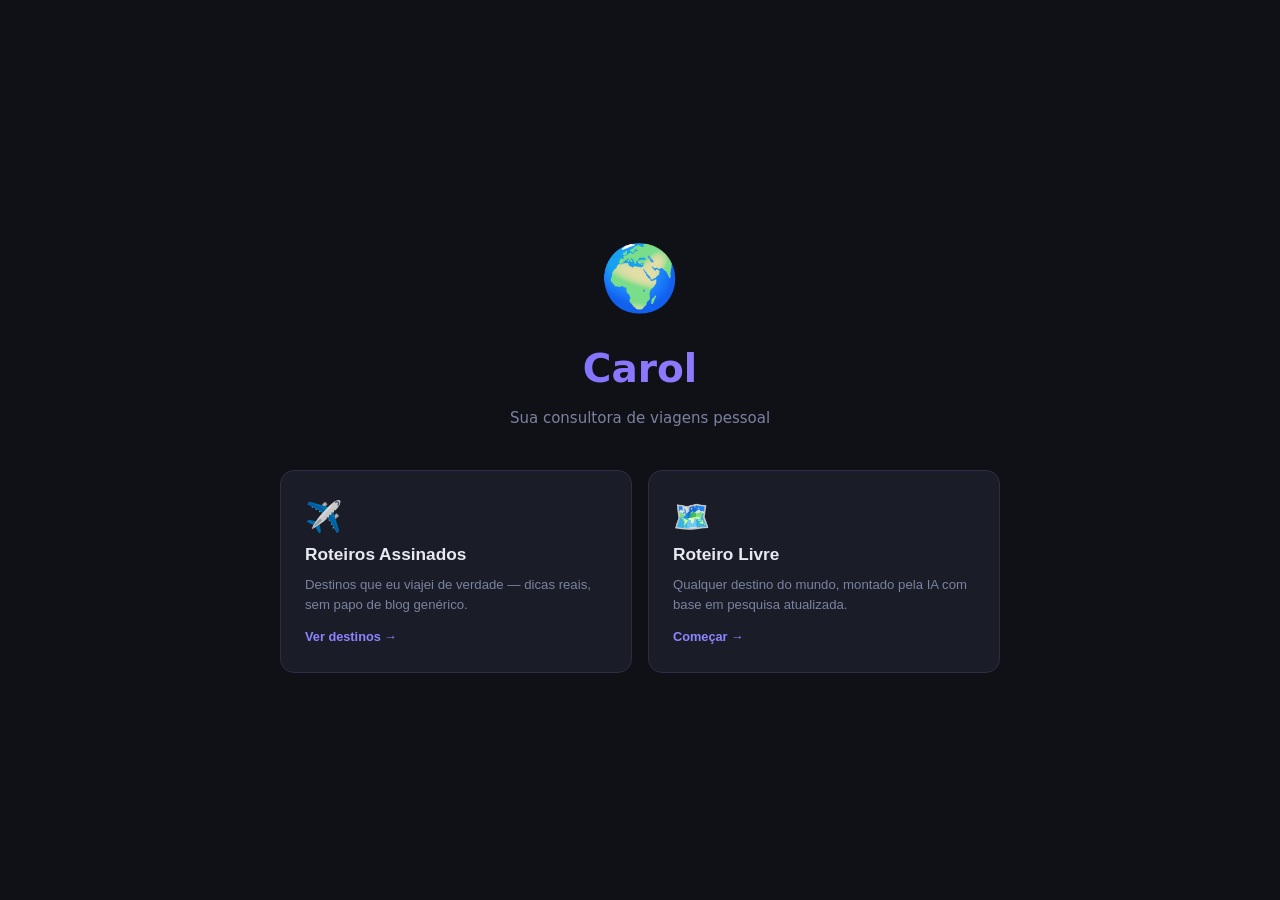
==== index.html @ ca803907 "initial" ====
<!DOCTYPE html>
<html lang="pt-BR">
<head>
  <meta charset="UTF-8" />
  <meta name="viewport" content="width=device-width, initial-scale=1.0" />
  <title>Carol — Agente de Viagens</title>
  <link rel="stylesheet" href="style.css" />
</head>
<body>

  <!-- ==================== SPLASH / BOAS-VINDAS ==================== -->
  <div id="screen-welcome" class="screen active">
    <div class="welcome-inner">
      <div class="logo-area">
        <span class="logo-emoji">🌍</span>
        <h1>Carol</h1>
        <p class="tagline">Sua consultora de viagens pessoal</p>
      </div>

      <div class="mode-cards">
        <button class="mode-card" onclick="selectMode('assinatura')">
          <span class="card-icon">✈️</span>
          <h2>Roteiros Assinados</h2>
          <p>Destinos que eu viajei de verdade — dicas reais, sem papo de blog genérico.</p>
          <span class="card-cta">Ver destinos →</span>
        </button>

        <button class="mode-card" onclick="selectMode('livre')">
          <span class="card-icon">🗺️</span>
          <h2>Roteiro Livre</h2>
          <p>Qualquer destino do mundo, montado pela IA com base em pesquisa atualizada.</p>
          <span class="card-cta">Começar →</span>
        </button>
      </div>

    </div>
  </div>

  <!-- ==================== LISTA DE ROTEIROS ==================== -->
  <div id="screen-roteiros" class="screen">
    <header class="top-bar">
      <button class="btn-back" onclick="goBack()">← Voltar</button>
      <h2>Roteiros Assinados</h2>
    </header>

    <div id="roteiro-grid" class="roteiro-grid">
      <!-- Preenchido dinamicamente pelo JS -->
    </div>
  </div>

  <!-- ==================== CHAT ==================== -->
  <div id="screen-chat" class="screen">
    <header class="top-bar">
      <button class="btn-back" onclick="goBack()">← Voltar</button>
      <div class="chat-title">
        <span id="chat-title-icon">🌍</span>
        <span id="chat-title-text">Carol</span>
      </div>
      <button class="btn-clear" onclick="clearChat()" title="Nova conversa">↺</button>
    </header>

    <div id="messages" class="messages">
      <!-- Mensagens adicionadas dinamicamente -->
    </div>

    <div class="input-bar">
      <textarea
        id="user-input"
        placeholder="Pergunte algo para a Carol..."
        rows="1"
        onkeydown="handleKey(event)"
        oninput="autoResize(this)"
      ></textarea>
      <button id="btn-send" onclick="handleSend()">
        <span id="send-icon">➤</span>
      </button>
    </div>
  </div>

  <script src="app.js"></script>
</body>
</html>
---- style.css ----
/* ============================================================
   RESET & BASE
   ============================================================ */
*, *::before, *::after { box-sizing: border-box; margin: 0; padding: 0; }

:root {
  --bg:          #0f1117;
  --bg-card:     #1a1d27;
  --bg-card-hover: #21253a;
  --border:      #2a2f45;
  --accent:      #6c63ff;
  --accent-light:#8b85ff;
  --text:        #e8eaf0;
  --text-muted:  #7b82a0;
  --user-bubble: #6c63ff;
  --bot-bubble:  #1e2235;
  --radius:      14px;
  --shadow:      0 4px 24px rgba(0,0,0,.45);
}

html, body {
  height: 100%;
  font-family: 'Segoe UI', system-ui, -apple-system, sans-serif;
  background: var(--bg);
  color: var(--text);
  font-size: 15px;
  line-height: 1.6;
}

/* ============================================================
   SCREENS (rotas simuladas)
   ============================================================ */
.screen {
  display: none;
  height: 100vh;
  flex-direction: column;
  overflow: hidden;
}
.screen.active { display: flex; }

/* ============================================================
   WELCOME SCREEN
   ============================================================ */
#screen-welcome {
  align-items: center;
  justify-content: center;
  padding: 24px;
  overflow-y: auto;
}

.welcome-inner {
  width: 100%;
  max-width: 720px;
  display: flex;
  flex-direction: column;
  gap: 40px;
}

/* Logo */
.logo-area { text-align: center; }
.logo-emoji { font-size: 64px; display: block; margin-bottom: 8px; }
.logo-area h1 {
  font-size: 2.6rem;
  font-weight: 800;
  background: linear-gradient(135deg, #6c63ff, #a78bfa);
  -webkit-background-clip: text;
  -webkit-text-fill-color: transparent;
  background-clip: text;
}
.tagline { color: var(--text-muted); margin-top: 6px; font-size: 1rem; }

/* Mode cards */
.mode-cards {
  display: grid;
  grid-template-columns: 1fr 1fr;
  gap: 16px;
}

@media (max-width: 540px) {
  .mode-cards { grid-template-columns: 1fr; }
}

.mode-card {
  background: var(--bg-card);
  border: 1px solid var(--border);
  border-radius: var(--radius);
  padding: 28px 24px;
  text-align: left;
  cursor: pointer;
  transition: background .2s, border-color .2s, transform .15s;
  display: flex;
  flex-direction: column;
  gap: 10px;
}
.mode-card:hover {
  background: var(--bg-card-hover);
  border-color: var(--accent);
  transform: translateY(-2px);
}
.card-icon { font-size: 2rem; }
.mode-card h2 { font-size: 1.15rem; font-weight: 700; color: var(--text); }
.mode-card p  { font-size: .88rem; color: var(--text-muted); line-height: 1.5; }
.card-cta { font-size: .85rem; color: var(--accent-light); font-weight: 600; margin-top: 4px; }

/* API key */
.api-key-area {
  background: var(--bg-card);
  border: 1px solid var(--border);
  border-radius: var(--radius);
  padding: 20px 24px;
  display: flex;
  flex-direction: column;
  gap: 10px;
}
.api-key-area label { font-size: .9rem; font-weight: 600; }
.api-key-row { display: flex; gap: 8px; }
.api-key-row input {
  flex: 1;
  background: var(--bg);
  border: 1px solid var(--border);
  border-radius: 8px;
  padding: 9px 14px;
  color: var(--text);
  font-size: .9rem;
  outline: none;
}
.api-key-row input:focus { border-color: var(--accent); }
.api-key-row button {
  background: var(--accent);
  color: #fff;
  border: none;
  border-radius: 8px;
  padding: 9px 18px;
  cursor: pointer;
  font-weight: 600;
  font-size: .9rem;
  transition: background .2s;
}
.api-key-row button:hover { background: var(--accent-light); }
.api-key-area small { color: var(--text-muted); font-size: .78rem; }

/* ============================================================
   TOP BAR (roteiros + chat screens)
   ============================================================ */
.top-bar {
  display: flex;
  align-items: center;
  gap: 12px;
  padding: 14px 20px;
  border-bottom: 1px solid var(--border);
  background: var(--bg-card);
  flex-shrink: 0;
}
.top-bar h2 { font-size: 1rem; font-weight: 700; flex: 1; }

.btn-back, .btn-clear {
  background: none;
  border: 1px solid var(--border);
  color: var(--text-muted);
  border-radius: 8px;
  padding: 6px 12px;
  cursor: pointer;
  font-size: .85rem;
  transition: border-color .2s, color .2s;
}
.btn-back:hover, .btn-clear:hover { border-color: var(--accent); color: var(--accent-light); }

.chat-title {
  display: flex;
  align-items: center;
  gap: 8px;
  flex: 1;
  font-weight: 700;
  font-size: .95rem;
}

/* ============================================================
   ROTEIRO GRID
   ============================================================ */
#screen-roteiros { overflow-y: auto; }

.roteiro-grid {
  display: grid;
  grid-template-columns: repeat(auto-fill, minmax(240px, 1fr));
  gap: 16px;
  padding: 24px;
}

.roteiro-card {
  background: var(--bg-card);
  border: 1px solid var(--border);
  border-radius: var(--radius);
  overflow: hidden;
  cursor: pointer;
  transition: border-color .2s, transform .15s;
}
.roteiro-card:hover { border-color: var(--accent); transform: translateY(-2px); }

.roteiro-cover {
  width: 100%;
  height: 140px;
  object-fit: cover;
  background: linear-gradient(135deg, #1e2235, #2a2f45);
  display: flex;
  align-items: center;
  justify-content: center;
  font-size: 3rem;
}
.roteiro-cover img { width: 100%; height: 100%; object-fit: cover; }

.roteiro-info { padding: 16px; }
.roteiro-info h3 { font-size: 1rem; font-weight: 700; }
.roteiro-info .duracao { font-size: .8rem; color: var(--accent-light); margin-top: 2px; }
.roteiro-info .resumo  { font-size: .82rem; color: var(--text-muted); margin-top: 6px; }

/* ============================================================
   CHAT SCREEN
   ============================================================ */
.messages {
  flex: 1;
  overflow-y: auto;
  padding: 24px 20px;
  display: flex;
  flex-direction: column;
  gap: 16px;
  scroll-behavior: smooth;
}

/* Scrollbar */
.messages::-webkit-scrollbar { width: 5px; }
.messages::-webkit-scrollbar-track { background: transparent; }
.messages::-webkit-scrollbar-thumb { background: var(--border); border-radius: 4px; }

/* Bubble base */
.message {
  max-width: 75%;
  display: flex;
  flex-direction: column;
  gap: 4px;
}
.message.user   { align-self: flex-end; align-items: flex-end; }
.message.assistant { align-self: flex-start; align-items: flex-start; }

.bubble {
  padding: 12px 16px;
  border-radius: var(--radius);
  font-size: .92rem;
  line-height: 1.65;
  word-break: break-word;
}
.message.user .bubble {
  background: var(--user-bubble);
  color: #fff;
  border-bottom-right-radius: 4px;
}
.message.assistant .bubble {
  background: var(--bot-bubble);
  border: 1px solid var(--border);
  border-bottom-left-radius: 4px;
}

/* Markdown inside bubbles */
.bubble h1, .bubble h2, .bubble h3 {
  margin: 12px 0 6px;
  line-height: 1.3;
}
.bubble h1 { font-size: 1.15rem; }
.bubble h2 { font-size: 1.05rem; }
.bubble h3 { font-size: .97rem; color: var(--accent-light); }
.bubble p  { margin-bottom: 8px; }
.bubble ul, .bubble ol { padding-left: 20px; margin-bottom: 8px; }
.bubble li { margin-bottom: 4px; }
.bubble strong { color: #fff; }
.bubble em { color: #c4c9e0; }
.bubble code {
  background: rgba(108,99,255,.2);
  padding: 2px 6px;
  border-radius: 4px;
  font-size: .85em;
  font-family: 'Consolas', monospace;
}
.bubble pre {
  background: #13151f;
  border: 1px solid var(--border);
  border-radius: 8px;
  padding: 12px;
  overflow-x: auto;
  margin: 8px 0;
}
.bubble pre code { background: none; padding: 0; }
.bubble hr {
  border: none;
  border-top: 1px solid var(--border);
  margin: 10px 0;
}
.bubble blockquote {
  border-left: 3px solid var(--accent);
  padding-left: 12px;
  color: var(--text-muted);
  margin: 8px 0;
}

/* Typing indicator */
.typing-indicator .bubble {
  display: flex;
  gap: 5px;
  align-items: center;
  padding: 14px 18px;
}
.dot {
  width: 7px; height: 7px;
  border-radius: 50%;
  background: var(--text-muted);
  animation: bounce 1.2s infinite ease-in-out;
}
.dot:nth-child(2) { animation-delay: .2s; }
.dot:nth-child(3) { animation-delay: .4s; }
@keyframes bounce {
  0%, 80%, 100% { transform: scale(.7); opacity: .5; }
  40%           { transform: scale(1);  opacity: 1;  }
}

/* ============================================================
   INPUT BAR
   ============================================================ */
.input-bar {
  display: flex;
  align-items: flex-end;
  gap: 10px;
  padding: 14px 16px;
  border-top: 1px solid var(--border);
  background: var(--bg-card);
  flex-shrink: 0;
}
.input-bar textarea {
  flex: 1;
  background: var(--bg);
  border: 1px solid var(--border);
  border-radius: 10px;
  padding: 10px 14px;
  color: var(--text);
  font-size: .92rem;
  font-family: inherit;
  resize: none;
  max-height: 160px;
  outline: none;
  transition: border-color .2s;
  line-height: 1.5;
}
.input-bar textarea:focus { border-color: var(--accent); }
.input-bar textarea::placeholder { color: var(--text-muted); }

#btn-send {
  background: var(--accent);
  border: none;
  border-radius: 10px;
  width: 42px;
  height: 42px;
  cursor: pointer;
  font-size: 1rem;
  color: #fff;
  flex-shrink: 0;
  display: flex;
  align-items: center;
  justify-content: center;
  transition: background .2s, transform .1s;
}
#btn-send:hover   { background: var(--accent-light); }
#btn-send:active  { transform: scale(.95); }
#btn-send:disabled { opacity: .45; cursor: not-allowed; }

/* ============================================================
   TOAST
   ============================================================ */
#toast {
  position: fixed;
  bottom: 28px;
  left: 50%;
  transform: translateX(-50%) translateY(20px);
  background: #1e2235;
  border: 1px solid var(--border);
  color: var(--text);
  padding: 10px 22px;
  border-radius: 40px;
  font-size: .85rem;
  opacity: 0;
  transition: opacity .3s, transform .3s;
  pointer-events: none;
  z-index: 1000;
}
#toast.show {
  opacity: 1;
  transform: translateX(-50%) translateY(0);
}

/* ============================================================
   RESPONSIVE TWEAKS
   ============================================================ */
@media (max-width: 480px) {
  .message { max-width: 90%; }
  .messages { padding: 16px 12px; }
  .input-bar { padding: 10px 12px; }
}
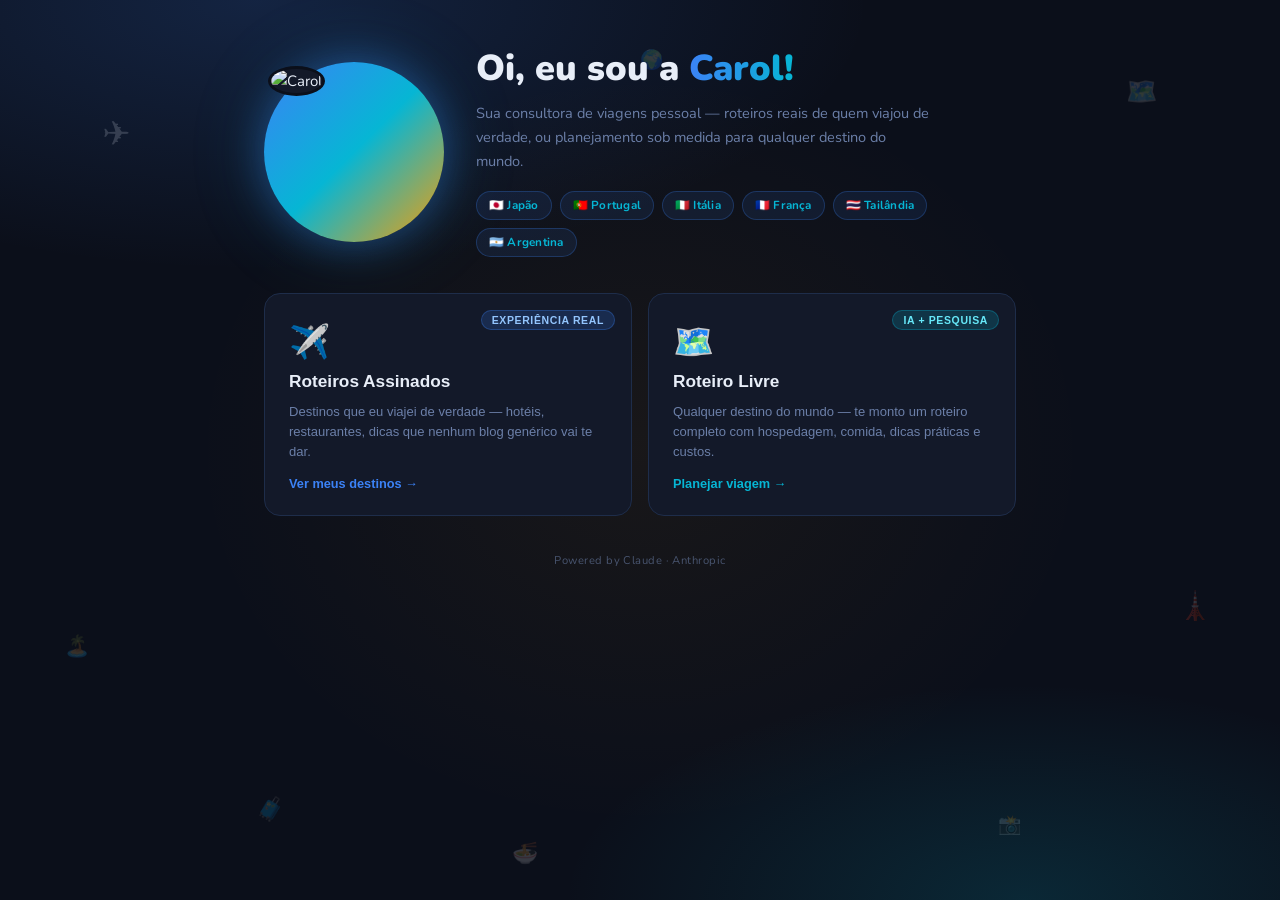
==== commit 9bb75fa3: "visual" ====
--- a/index.html
+++ b/index.html
@@ -4,35 +4,70 @@
   <meta charset="UTF-8" />
   <meta name="viewport" content="width=device-width, initial-scale=1.0" />
   <title>Carol — Agente de Viagens</title>
+  <link rel="preconnect" href="https://fonts.googleapis.com" />
+  <link rel="preconnect" href="https://fonts.gstatic.com" crossorigin />
+  <link href="https://fonts.googleapis.com/css2?family=Nunito:wght@400;600;700;800;900&display=swap" rel="stylesheet" />
   <link rel="stylesheet" href="style.css" />
 </head>
 <body>
 
-  <!-- ==================== SPLASH / BOAS-VINDAS ==================== -->
+  <!-- ==================== WELCOME ==================== -->
   <div id="screen-welcome" class="screen active">
+
+    <!-- Floating decorative icons -->
+    <div class="floaties" aria-hidden="true">
+      <span style="--x:8%;  --y:12%; --s:1.6; --d:0s">✈️</span>
+      <span style="--x:88%; --y:8%;  --s:1.2; --d:.8s">🗺️</span>
+      <span style="--x:5%;  --y:70%; --s:1.0; --d:1.4s">🏝️</span>
+      <span style="--x:92%; --y:65%; --s:1.3; --d:.4s">🗼</span>
+      <span style="--x:50%; --y:5%;  --s:0.9; --d:1.1s">🌍</span>
+      <span style="--x:20%; --y:88%; --s:1.1; --d:.2s">🧳</span>
+      <span style="--x:78%; --y:90%; --s:0.9; --d:1.7s">📸</span>
+      <span style="--x:40%; --y:93%; --s:1.0; --d:.6s">🍜</span>
+    </div>
+
     <div class="welcome-inner">
-      <div class="logo-area">
-        <span class="logo-emoji">🌍</span>
-        <h1>Carol</h1>
-        <p class="tagline">Sua consultora de viagens pessoal</p>
+
+      <!-- Hero -->
+      <div class="hero">
+        <div class="avatar-wrap">
+          <img src="assets/carol-avatar.jpg" alt="Carol" class="avatar-img" id="avatar-img" />
+        </div>
+        <div class="hero-text">
+          <h1>Oi, eu sou a <span class="name-highlight">Carol!</span></h1>
+          <p class="hero-sub">Sua consultora de viagens pessoal — roteiros reais de quem viajou de verdade, ou planejamento sob medida para qualquer destino do mundo.</p>
+          <div class="destinations-strip">
+            <span>🇯🇵 Japão</span>
+            <span>🇵🇹 Portugal</span>
+            <span>🇮🇹 Itália</span>
+            <span>🇫🇷 França</span>
+            <span>🇹🇭 Tailândia</span>
+            <span>🇦🇷 Argentina</span>
+          </div>
+        </div>
       </div>
 
+      <!-- Cards -->
       <div class="mode-cards">
-        <button class="mode-card" onclick="selectMode('assinatura')">
+        <button class="mode-card card-assinado" onclick="selectMode('assinatura')">
+          <div class="card-badge">Experiência real</div>
           <span class="card-icon">✈️</span>
           <h2>Roteiros Assinados</h2>
-          <p>Destinos que eu viajei de verdade — dicas reais, sem papo de blog genérico.</p>
-          <span class="card-cta">Ver destinos →</span>
+          <p>Destinos que eu viajei de verdade — hotéis, restaurantes, dicas que nenhum blog genérico vai te dar.</p>
+          <span class="card-cta">Ver meus destinos →</span>
         </button>
 
-        <button class="mode-card" onclick="selectMode('livre')">
+        <button class="mode-card card-livre" onclick="selectMode('livre')">
+          <div class="card-badge">IA + pesquisa</div>
           <span class="card-icon">🗺️</span>
           <h2>Roteiro Livre</h2>
-          <p>Qualquer destino do mundo, montado pela IA com base em pesquisa atualizada.</p>
-          <span class="card-cta">Começar →</span>
+          <p>Qualquer destino do mundo — te monto um roteiro completo com hospedagem, comida, dicas práticas e custos.</p>
+          <span class="card-cta">Planejar viagem →</span>
         </button>
       </div>
 
+      <!-- Footer strip -->
+      <p class="powered-by">Powered by Claude · Anthropic</p>
     </div>
   </div>
 
@@ -40,12 +75,13 @@
   <div id="screen-roteiros" class="screen">
     <header class="top-bar">
       <button class="btn-back" onclick="goBack()">← Voltar</button>
-      <h2>Roteiros Assinados</h2>
+      <div class="top-bar-title">
+        <span>✈️</span>
+        <h2>Roteiros Assinados</h2>
+      </div>
+      <div style="width:70px"></div>
     </header>
-
-    <div id="roteiro-grid" class="roteiro-grid">
-      <!-- Preenchido dinamicamente pelo JS -->
-    </div>
+    <div id="roteiro-grid" class="roteiro-grid"></div>
   </div>
 
   <!-- ==================== CHAT ==================== -->
@@ -53,15 +89,16 @@
     <header class="top-bar">
       <button class="btn-back" onclick="goBack()">← Voltar</button>
       <div class="chat-title">
-        <span id="chat-title-icon">🌍</span>
-        <span id="chat-title-text">Carol</span>
+        <img src="assets/carol-avatar.jpg" class="chat-avatar" alt="Carol" />
+        <div>
+          <div class="chat-name">Carol</div>
+          <div id="chat-title-text" class="chat-subtitle">Agente de Viagens</div>
+        </div>
       </div>
       <button class="btn-clear" onclick="clearChat()" title="Nova conversa">↺</button>
     </header>
 
-    <div id="messages" class="messages">
-      <!-- Mensagens adicionadas dinamicamente -->
-    </div>
+    <div id="messages" class="messages"></div>
 
     <div class="input-bar">
       <textarea
@@ -71,9 +108,7 @@
         onkeydown="handleKey(event)"
         oninput="autoResize(this)"
       ></textarea>
-      <button id="btn-send" onclick="handleSend()">
-        <span id="send-icon">➤</span>
-      </button>
+      <button id="btn-send" onclick="handleSend()">➤</button>
     </div>
   </div>
 
--- a/style.css
+++ b/style.css
@@ -4,175 +4,306 @@
 *, *::before, *::after { box-sizing: border-box; margin: 0; padding: 0; }
 
 :root {
-  --bg:          #0f1117;
-  --bg-card:     #1a1d27;
-  --bg-card-hover: #21253a;
-  --border:      #2a2f45;
-  --accent:      #6c63ff;
-  --accent-light:#8b85ff;
-  --text:        #e8eaf0;
-  --text-muted:  #7b82a0;
-  --user-bubble: #6c63ff;
-  --bot-bubble:  #1e2235;
-  --radius:      14px;
-  --shadow:      0 4px 24px rgba(0,0,0,.45);
+  --bg:            #0b0f1a;
+  --bg-card:       #131929;
+  --bg-card-hover: #1a2236;
+  --border:        #1e2d4a;
+  --border-light:  #243352;
+  --accent:        #3b82f6;
+  --accent2:       #06b6d4;
+  --accent-warm:   #f59e0b;
+  --accent-green:  #10b981;
+  --text:          #e8eef8;
+  --text-muted:    #6b7fa8;
+  --user-bubble:   #2563eb;
+  --bot-bubble:    #131929;
+  --radius:        16px;
+  --radius-sm:     10px;
+  --font:          'Nunito', 'Segoe UI', system-ui, sans-serif;
 }
 
 html, body {
   height: 100%;
-  font-family: 'Segoe UI', system-ui, -apple-system, sans-serif;
+  font-family: var(--font);
   background: var(--bg);
   color: var(--text);
   font-size: 15px;
   line-height: 1.6;
-}
-
-/* ============================================================
-   SCREENS (rotas simuladas)
+  overflow: hidden;
+}
+
+/* ============================================================
+   SCREENS
    ============================================================ */
 .screen {
   display: none;
   height: 100vh;
   flex-direction: column;
   overflow: hidden;
+  position: relative;
 }
 .screen.active { display: flex; }
 
 /* ============================================================
-   WELCOME SCREEN
+   WELCOME — BACKGROUND
    ============================================================ */
 #screen-welcome {
-  align-items: center;
-  justify-content: center;
-  padding: 24px;
   overflow-y: auto;
-}
-
+  background:
+    radial-gradient(ellipse 80% 50% at 20% 0%,   rgba(59,130,246,.18) 0%, transparent 60%),
+    radial-gradient(ellipse 60% 40% at 80% 100%,  rgba(6,182,212,.15)  0%, transparent 60%),
+    radial-gradient(ellipse 50% 60% at 50% 50%,   rgba(245,158,11,.06) 0%, transparent 70%),
+    var(--bg);
+}
+
+/* ============================================================
+   FLOATING EMOJIS
+   ============================================================ */
+.floaties {
+  position: fixed;
+  inset: 0;
+  pointer-events: none;
+  z-index: 0;
+  overflow: hidden;
+}
+.floaties span {
+  position: absolute;
+  left: var(--x);
+  top:  var(--y);
+  font-size: calc(1.4rem * var(--s, 1));
+  opacity: .18;
+  animation: float 6s ease-in-out var(--d, 0s) infinite alternate;
+  filter: blur(.4px);
+}
+@keyframes float {
+  from { transform: translateY(0)   rotate(-6deg); }
+  to   { transform: translateY(-18px) rotate(6deg); }
+}
+
+/* ============================================================
+   WELCOME INNER
+   ============================================================ */
 .welcome-inner {
+  position: relative;
+  z-index: 1;
   width: 100%;
-  max-width: 720px;
+  max-width: 800px;
+  margin: 0 auto;
+  padding: 48px 24px 32px;
   display: flex;
   flex-direction: column;
-  gap: 40px;
-}
-
-/* Logo */
-.logo-area { text-align: center; }
-.logo-emoji { font-size: 64px; display: block; margin-bottom: 8px; }
-.logo-area h1 {
-  font-size: 2.6rem;
-  font-weight: 800;
-  background: linear-gradient(135deg, #6c63ff, #a78bfa);
+  gap: 36px;
+}
+
+/* ============================================================
+   HERO
+   ============================================================ */
+.hero {
+  display: flex;
+  align-items: center;
+  gap: 32px;
+}
+
+.avatar-wrap {
+  flex-shrink: 0;
+  width: 180px;
+  height: 180px;
+  border-radius: 50%;
+  padding: 4px;
+  background: linear-gradient(135deg, var(--accent), var(--accent2), var(--accent-warm));
+  box-shadow: 0 0 40px rgba(59,130,246,.4), 0 0 80px rgba(6,182,212,.2);
+}
+.avatar-img {
+  width: 100%;
+  height: 100%;
+  border-radius: 50%;
+  object-fit: cover;
+  object-position: top center;
+  border: 3px solid var(--bg);
+  background: var(--bg-card);
+}
+
+.hero-text { flex: 1; }
+
+.hero-text h1 {
+  font-size: 2.4rem;
+  font-weight: 900;
+  line-height: 1.15;
+  color: var(--text);
+  margin-bottom: 12px;
+}
+.name-highlight {
+  background: linear-gradient(90deg, var(--accent), var(--accent2));
   -webkit-background-clip: text;
   -webkit-text-fill-color: transparent;
   background-clip: text;
 }
-.tagline { color: var(--text-muted); margin-top: 6px; font-size: 1rem; }
-
-/* Mode cards */
+
+.hero-sub {
+  font-size: .97rem;
+  color: var(--text-muted);
+  line-height: 1.65;
+  max-width: 460px;
+  margin-bottom: 18px;
+}
+
+.destinations-strip {
+  display: flex;
+  flex-wrap: wrap;
+  gap: 8px;
+}
+.destinations-strip span {
+  background: rgba(59,130,246,.1);
+  border: 1px solid rgba(59,130,246,.25);
+  border-radius: 20px;
+  padding: 4px 12px;
+  font-size: .78rem;
+  font-weight: 700;
+  color: var(--accent2);
+  letter-spacing: .02em;
+}
+
+/* ============================================================
+   MODE CARDS
+   ============================================================ */
 .mode-cards {
   display: grid;
   grid-template-columns: 1fr 1fr;
   gap: 16px;
 }
 
-@media (max-width: 540px) {
-  .mode-cards { grid-template-columns: 1fr; }
-}
-
 .mode-card {
+  position: relative;
   background: var(--bg-card);
   border: 1px solid var(--border);
   border-radius: var(--radius);
-  padding: 28px 24px;
+  padding: 28px 24px 24px;
   text-align: left;
   cursor: pointer;
-  transition: background .2s, border-color .2s, transform .15s;
+  transition: transform .2s, border-color .2s, box-shadow .2s;
   display: flex;
   flex-direction: column;
   gap: 10px;
-}
+  overflow: hidden;
+}
+.mode-card::before {
+  content: '';
+  position: absolute;
+  inset: 0;
+  opacity: 0;
+  transition: opacity .2s;
+  border-radius: var(--radius);
+}
+.card-assinado::before { background: radial-gradient(ellipse at top left, rgba(59,130,246,.12), transparent 60%); }
+.card-livre::before    { background: radial-gradient(ellipse at top left, rgba(6,182,212,.12),  transparent 60%); }
+
 .mode-card:hover {
-  background: var(--bg-card-hover);
+  transform: translateY(-3px);
+  box-shadow: 0 12px 40px rgba(0,0,0,.4);
+}
+.card-assinado:hover { border-color: var(--accent);  box-shadow: 0 12px 40px rgba(59,130,246,.2); }
+.card-livre:hover    { border-color: var(--accent2); box-shadow: 0 12px 40px rgba(6,182,212,.2); }
+.mode-card:hover::before { opacity: 1; }
+
+.card-badge {
+  position: absolute;
+  top: 16px;
+  right: 16px;
+  font-size: .7rem;
+  font-weight: 800;
+  text-transform: uppercase;
+  letter-spacing: .06em;
+  padding: 3px 10px;
+  border-radius: 20px;
+}
+.card-assinado .card-badge { background: rgba(59,130,246,.18); color: #93c5fd; border: 1px solid rgba(59,130,246,.3); }
+.card-livre    .card-badge { background: rgba(6,182,212,.18);  color: #67e8f9; border: 1px solid rgba(6,182,212,.3);  }
+
+.card-icon { font-size: 2.2rem; }
+.mode-card h2 { font-size: 1.15rem; font-weight: 800; color: var(--text); }
+.mode-card p  { font-size: .87rem; color: var(--text-muted); line-height: 1.55; }
+
+.card-cta {
+  font-size: .85rem;
+  font-weight: 800;
+  margin-top: 4px;
+}
+.card-assinado .card-cta { color: var(--accent); }
+.card-livre    .card-cta { color: var(--accent2); }
+
+/* ============================================================
+   POWERED BY
+   ============================================================ */
+.powered-by {
+  text-align: center;
+  font-size: .75rem;
+  color: var(--text-muted);
+  opacity: .6;
+  letter-spacing: .04em;
+}
+
+/* ============================================================
+   TOP BAR
+   ============================================================ */
+.top-bar {
+  display: flex;
+  align-items: center;
+  justify-content: space-between;
+  gap: 12px;
+  padding: 12px 20px;
+  border-bottom: 1px solid var(--border);
+  background: rgba(11,15,26,.85);
+  backdrop-filter: blur(12px);
+  flex-shrink: 0;
+  z-index: 10;
+}
+
+.top-bar-title {
+  display: flex;
+  align-items: center;
+  gap: 8px;
+  font-size: 1rem;
+  font-weight: 800;
+}
+.top-bar-title h2 { font-size: 1rem; }
+
+.btn-back, .btn-clear {
+  background: rgba(255,255,255,.05);
+  border: 1px solid var(--border-light);
+  color: var(--text-muted);
+  border-radius: var(--radius-sm);
+  padding: 7px 14px;
+  cursor: pointer;
+  font-size: .82rem;
+  font-weight: 700;
+  font-family: var(--font);
+  transition: background .15s, color .15s, border-color .15s;
+  white-space: nowrap;
+}
+.btn-back:hover, .btn-clear:hover {
+  background: rgba(59,130,246,.15);
   border-color: var(--accent);
-  transform: translateY(-2px);
-}
-.card-icon { font-size: 2rem; }
-.mode-card h2 { font-size: 1.15rem; font-weight: 700; color: var(--text); }
-.mode-card p  { font-size: .88rem; color: var(--text-muted); line-height: 1.5; }
-.card-cta { font-size: .85rem; color: var(--accent-light); font-weight: 600; margin-top: 4px; }
-
-/* API key */
-.api-key-area {
-  background: var(--bg-card);
-  border: 1px solid var(--border);
-  border-radius: var(--radius);
-  padding: 20px 24px;
-  display: flex;
-  flex-direction: column;
+  color: #93c5fd;
+}
+
+/* Chat header */
+.chat-title {
+  display: flex;
+  align-items: center;
   gap: 10px;
-}
-.api-key-area label { font-size: .9rem; font-weight: 600; }
-.api-key-row { display: flex; gap: 8px; }
-.api-key-row input {
   flex: 1;
-  background: var(--bg);
-  border: 1px solid var(--border);
-  border-radius: 8px;
-  padding: 9px 14px;
-  color: var(--text);
-  font-size: .9rem;
-  outline: none;
-}
-.api-key-row input:focus { border-color: var(--accent); }
-.api-key-row button {
-  background: var(--accent);
-  color: #fff;
-  border: none;
-  border-radius: 8px;
-  padding: 9px 18px;
-  cursor: pointer;
-  font-weight: 600;
-  font-size: .9rem;
-  transition: background .2s;
-}
-.api-key-row button:hover { background: var(--accent-light); }
-.api-key-area small { color: var(--text-muted); font-size: .78rem; }
-
-/* ============================================================
-   TOP BAR (roteiros + chat screens)
-   ============================================================ */
-.top-bar {
-  display: flex;
-  align-items: center;
-  gap: 12px;
-  padding: 14px 20px;
-  border-bottom: 1px solid var(--border);
-  background: var(--bg-card);
-  flex-shrink: 0;
-}
-.top-bar h2 { font-size: 1rem; font-weight: 700; flex: 1; }
-
-.btn-back, .btn-clear {
-  background: none;
-  border: 1px solid var(--border);
-  color: var(--text-muted);
-  border-radius: 8px;
-  padding: 6px 12px;
-  cursor: pointer;
-  font-size: .85rem;
-  transition: border-color .2s, color .2s;
-}
-.btn-back:hover, .btn-clear:hover { border-color: var(--accent); color: var(--accent-light); }
-
-.chat-title {
-  display: flex;
-  align-items: center;
-  gap: 8px;
-  flex: 1;
-  font-weight: 700;
-  font-size: .95rem;
-}
+  justify-content: center;
+}
+.chat-avatar {
+  width: 36px;
+  height: 36px;
+  border-radius: 50%;
+  object-fit: cover;
+  object-position: top center;
+  border: 2px solid var(--accent);
+}
+.chat-name     { font-size: .92rem; font-weight: 800; line-height: 1.2; }
+.chat-subtitle { font-size: .75rem; color: var(--text-muted); line-height: 1.2; }
 
 /* ============================================================
    ROTEIRO GRID
@@ -181,7 +312,7 @@
 
 .roteiro-grid {
   display: grid;
-  grid-template-columns: repeat(auto-fill, minmax(240px, 1fr));
+  grid-template-columns: repeat(auto-fill, minmax(220px, 1fr));
   gap: 16px;
   padding: 24px;
 }
@@ -192,29 +323,40 @@
   border-radius: var(--radius);
   overflow: hidden;
   cursor: pointer;
-  transition: border-color .2s, transform .15s;
-}
-.roteiro-card:hover { border-color: var(--accent); transform: translateY(-2px); }
+  transition: border-color .2s, transform .2s, box-shadow .2s;
+}
+.roteiro-card:hover {
+  border-color: var(--accent);
+  transform: translateY(-3px);
+  box-shadow: 0 12px 32px rgba(59,130,246,.2);
+}
 
 .roteiro-cover {
   width: 100%;
-  height: 140px;
-  object-fit: cover;
-  background: linear-gradient(135deg, #1e2235, #2a2f45);
+  height: 150px;
   display: flex;
   align-items: center;
   justify-content: center;
-  font-size: 3rem;
+  font-size: 3.5rem;
+  background: linear-gradient(135deg, #0f1e3a, #0d2440);
+  position: relative;
+  overflow: hidden;
+}
+.roteiro-cover::after {
+  content: '';
+  position: absolute;
+  inset: 0;
+  background: linear-gradient(to bottom, transparent 40%, rgba(11,15,26,.7));
 }
 .roteiro-cover img { width: 100%; height: 100%; object-fit: cover; }
 
-.roteiro-info { padding: 16px; }
-.roteiro-info h3 { font-size: 1rem; font-weight: 700; }
-.roteiro-info .duracao { font-size: .8rem; color: var(--accent-light); margin-top: 2px; }
-.roteiro-info .resumo  { font-size: .82rem; color: var(--text-muted); margin-top: 6px; }
-
-/* ============================================================
-   CHAT SCREEN
+.roteiro-info { padding: 14px 16px; }
+.roteiro-info h3   { font-size: 1rem; font-weight: 800; }
+.roteiro-info .duracao { font-size: .78rem; color: var(--accent2); margin-top: 3px; font-weight: 700; }
+.roteiro-info .resumo  { font-size: .82rem; color: var(--text-muted); margin-top: 6px; line-height: 1.4; }
+
+/* ============================================================
+   MESSAGES
    ============================================================ */
 .messages {
   flex: 1;
@@ -224,63 +366,63 @@
   flex-direction: column;
   gap: 16px;
   scroll-behavior: smooth;
-}
-
-/* Scrollbar */
-.messages::-webkit-scrollbar { width: 5px; }
+  background:
+    radial-gradient(ellipse 60% 30% at 10% 0%,  rgba(59,130,246,.06) 0%, transparent 60%),
+    radial-gradient(ellipse 40% 30% at 90% 100%, rgba(6,182,212,.05)  0%, transparent 60%),
+    var(--bg);
+}
+
+.messages::-webkit-scrollbar { width: 4px; }
 .messages::-webkit-scrollbar-track { background: transparent; }
 .messages::-webkit-scrollbar-thumb { background: var(--border); border-radius: 4px; }
 
-/* Bubble base */
 .message {
-  max-width: 75%;
+  max-width: 78%;
   display: flex;
   flex-direction: column;
   gap: 4px;
 }
-.message.user   { align-self: flex-end; align-items: flex-end; }
+.message.user      { align-self: flex-end;   align-items: flex-end; }
 .message.assistant { align-self: flex-start; align-items: flex-start; }
 
 .bubble {
   padding: 12px 16px;
   border-radius: var(--radius);
   font-size: .92rem;
-  line-height: 1.65;
+  line-height: 1.7;
   word-break: break-word;
 }
 .message.user .bubble {
-  background: var(--user-bubble);
+  background: linear-gradient(135deg, var(--user-bubble), #1d4ed8);
   color: #fff;
   border-bottom-right-radius: 4px;
+  box-shadow: 0 4px 16px rgba(37,99,235,.3);
 }
 .message.assistant .bubble {
   background: var(--bot-bubble);
-  border: 1px solid var(--border);
+  border: 1px solid var(--border-light);
   border-bottom-left-radius: 4px;
 }
 
 /* Markdown inside bubbles */
-.bubble h1, .bubble h2, .bubble h3 {
-  margin: 12px 0 6px;
-  line-height: 1.3;
-}
+.bubble h1, .bubble h2, .bubble h3 { margin: 14px 0 6px; line-height: 1.3; }
 .bubble h1 { font-size: 1.15rem; }
-.bubble h2 { font-size: 1.05rem; }
-.bubble h3 { font-size: .97rem; color: var(--accent-light); }
+.bubble h2 { font-size: 1.05rem; color: #93c5fd; }
+.bubble h3 { font-size: .97rem;  color: var(--accent2); }
 .bubble p  { margin-bottom: 8px; }
 .bubble ul, .bubble ol { padding-left: 20px; margin-bottom: 8px; }
 .bubble li { margin-bottom: 4px; }
-.bubble strong { color: #fff; }
-.bubble em { color: #c4c9e0; }
+.bubble strong { color: #fff; font-weight: 800; }
+.bubble em { color: #c4d4f0; }
 .bubble code {
-  background: rgba(108,99,255,.2);
+  background: rgba(59,130,246,.2);
   padding: 2px 6px;
   border-radius: 4px;
-  font-size: .85em;
+  font-size: .84em;
   font-family: 'Consolas', monospace;
 }
 .bubble pre {
-  background: #13151f;
+  background: #0a0e1a;
   border: 1px solid var(--border);
   border-radius: 8px;
   padding: 12px;
@@ -288,11 +430,7 @@
   margin: 8px 0;
 }
 .bubble pre code { background: none; padding: 0; }
-.bubble hr {
-  border: none;
-  border-top: 1px solid var(--border);
-  margin: 10px 0;
-}
+.bubble hr  { border: none; border-top: 1px solid var(--border); margin: 10px 0; }
 .bubble blockquote {
   border-left: 3px solid var(--accent);
   padding-left: 12px;
@@ -316,7 +454,7 @@
 .dot:nth-child(2) { animation-delay: .2s; }
 .dot:nth-child(3) { animation-delay: .4s; }
 @keyframes bounce {
-  0%, 80%, 100% { transform: scale(.7); opacity: .5; }
+  0%, 80%, 100% { transform: scale(.7); opacity: .4; }
   40%           { transform: scale(1);  opacity: 1;  }
 }
 
@@ -329,18 +467,19 @@
   gap: 10px;
   padding: 14px 16px;
   border-top: 1px solid var(--border);
-  background: var(--bg-card);
+  background: rgba(11,15,26,.9);
+  backdrop-filter: blur(12px);
   flex-shrink: 0;
 }
 .input-bar textarea {
   flex: 1;
-  background: var(--bg);
-  border: 1px solid var(--border);
-  border-radius: 10px;
+  background: var(--bg-card);
+  border: 1px solid var(--border-light);
+  border-radius: var(--radius-sm);
   padding: 10px 14px;
   color: var(--text);
   font-size: .92rem;
-  font-family: inherit;
+  font-family: var(--font);
   resize: none;
   max-height: 160px;
   outline: none;
@@ -351,9 +490,9 @@
 .input-bar textarea::placeholder { color: var(--text-muted); }
 
 #btn-send {
-  background: var(--accent);
+  background: linear-gradient(135deg, var(--accent), var(--accent2));
   border: none;
-  border-radius: 10px;
+  border-radius: var(--radius-sm);
   width: 42px;
   height: 42px;
   cursor: pointer;
@@ -363,11 +502,12 @@
   display: flex;
   align-items: center;
   justify-content: center;
-  transition: background .2s, transform .1s;
-}
-#btn-send:hover   { background: var(--accent-light); }
-#btn-send:active  { transform: scale(.95); }
-#btn-send:disabled { opacity: .45; cursor: not-allowed; }
+  transition: opacity .2s, transform .1s;
+  box-shadow: 0 4px 16px rgba(59,130,246,.35);
+}
+#btn-send:hover  { opacity: .85; }
+#btn-send:active { transform: scale(.93); }
+#btn-send:disabled { opacity: .35; cursor: not-allowed; }
 
 /* ============================================================
    TOAST
@@ -377,27 +517,33 @@
   bottom: 28px;
   left: 50%;
   transform: translateX(-50%) translateY(20px);
-  background: #1e2235;
-  border: 1px solid var(--border);
+  background: var(--bg-card);
+  border: 1px solid var(--border-light);
   color: var(--text);
   padding: 10px 22px;
   border-radius: 40px;
   font-size: .85rem;
+  font-family: var(--font);
+  font-weight: 700;
   opacity: 0;
   transition: opacity .3s, transform .3s;
   pointer-events: none;
   z-index: 1000;
-}
-#toast.show {
-  opacity: 1;
-  transform: translateX(-50%) translateY(0);
-}
-
-/* ============================================================
-   RESPONSIVE TWEAKS
-   ============================================================ */
-@media (max-width: 480px) {
+  box-shadow: 0 8px 32px rgba(0,0,0,.4);
+}
+#toast.show { opacity: 1; transform: translateX(-50%) translateY(0); }
+
+/* ============================================================
+   RESPONSIVE
+   ============================================================ */
+@media (max-width: 620px) {
+  .hero { flex-direction: column; align-items: center; text-align: center; gap: 20px; }
+  .avatar-wrap { width: 140px; height: 140px; }
+  .hero-text h1 { font-size: 1.9rem; }
+  .hero-sub { max-width: 100%; }
+  .destinations-strip { justify-content: center; }
+  .mode-cards { grid-template-columns: 1fr; }
+  .welcome-inner { padding: 32px 16px 24px; }
   .message { max-width: 90%; }
   .messages { padding: 16px 12px; }
-  .input-bar { padding: 10px 12px; }
-}
+}
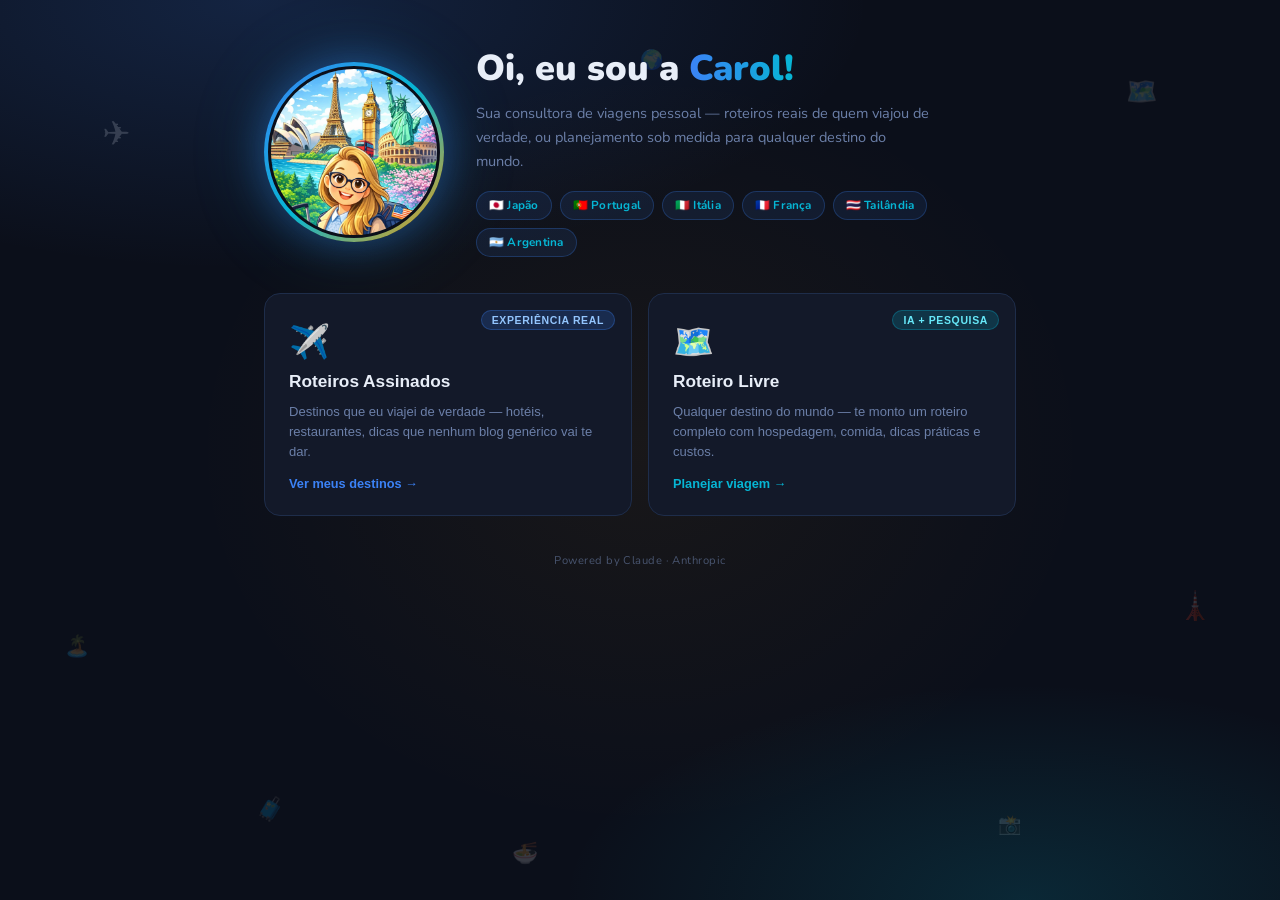
==== commit 9d2bf715: "carol" ====
--- a/index.html
+++ b/index.html
@@ -31,7 +31,9 @@
       <!-- Hero -->
       <div class="hero">
         <div class="avatar-wrap">
-          <img src="assets/carol-avatar.jpg" alt="Carol" class="avatar-img" id="avatar-img" />
+          <img src="assets/carol-avatar.jpeg" alt="Carol" class="avatar-img" id="avatar-img"
+               onerror="this.style.display='none';document.getElementById('avatar-fallback').style.display='flex'" />
+          <div id="avatar-fallback" class="avatar-fallback">🌍</div>
         </div>
         <div class="hero-text">
           <h1>Oi, eu sou a <span class="name-highlight">Carol!</span></h1>
@@ -89,7 +91,7 @@
     <header class="top-bar">
       <button class="btn-back" onclick="goBack()">← Voltar</button>
       <div class="chat-title">
-        <img src="assets/carol-avatar.jpg" class="chat-avatar" alt="Carol" />
+        <img src="assets/carol-avatar.jpeg" class="chat-avatar" alt="Carol" />
         <div>
           <div class="chat-name">Carol</div>
           <div id="chat-title-text" class="chat-subtitle">Agente de Viagens</div>
--- a/style.css
+++ b/style.css
@@ -113,12 +113,24 @@
   background: linear-gradient(135deg, var(--accent), var(--accent2), var(--accent-warm));
   box-shadow: 0 0 40px rgba(59,130,246,.4), 0 0 80px rgba(6,182,212,.2);
 }
+.avatar-fallback {
+  display: none;
+  width: 100%;
+  height: 100%;
+  border-radius: 50%;
+  border: 3px solid var(--bg);
+  background: var(--bg-card);
+  align-items: center;
+  justify-content: center;
+  font-size: 5rem;
+}
+
 .avatar-img {
   width: 100%;
   height: 100%;
   border-radius: 50%;
   object-fit: cover;
-  object-position: top center;
+  object-position: center 20%;
   border: 3px solid var(--bg);
   background: var(--bg-card);
 }
@@ -299,7 +311,7 @@
   height: 36px;
   border-radius: 50%;
   object-fit: cover;
-  object-position: top center;
+  object-position: center 20%;
   border: 2px solid var(--accent);
 }
 .chat-name     { font-size: .92rem; font-weight: 800; line-height: 1.2; }
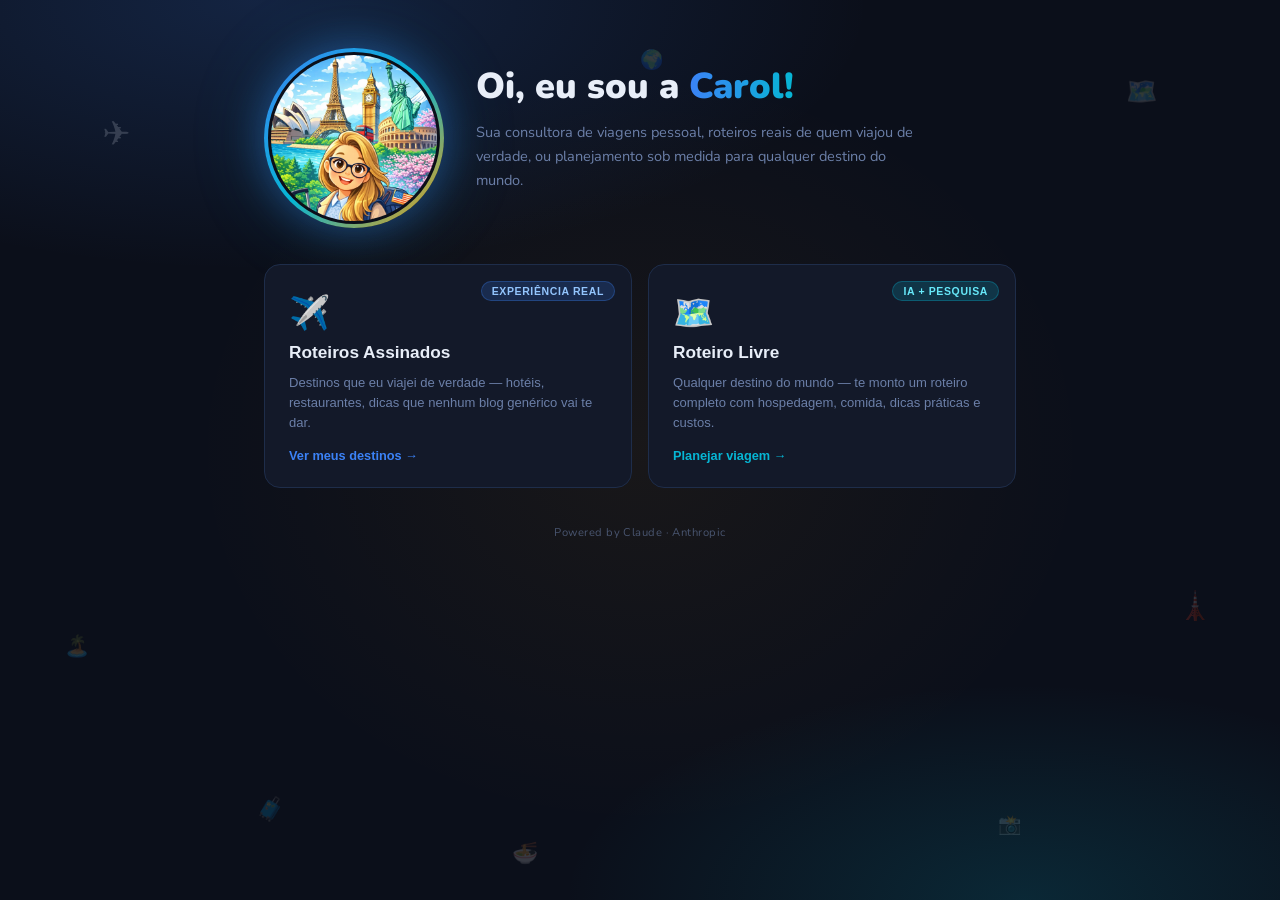
==== commit cf9c7930: "rebuild" ====
--- a/index.html
+++ b/index.html
@@ -37,15 +37,7 @@
         </div>
         <div class="hero-text">
           <h1>Oi, eu sou a <span class="name-highlight">Carol!</span></h1>
-          <p class="hero-sub">Sua consultora de viagens pessoal — roteiros reais de quem viajou de verdade, ou planejamento sob medida para qualquer destino do mundo.</p>
-          <div class="destinations-strip">
-            <span>🇯🇵 Japão</span>
-            <span>🇵🇹 Portugal</span>
-            <span>🇮🇹 Itália</span>
-            <span>🇫🇷 França</span>
-            <span>🇹🇭 Tailândia</span>
-            <span>🇦🇷 Argentina</span>
-          </div>
+          <p class="hero-sub">Sua consultora de viagens pessoal, roteiros reais de quem viajou de verdade, ou planejamento sob medida para qualquer destino do mundo.</p>
         </div>
       </div>
 
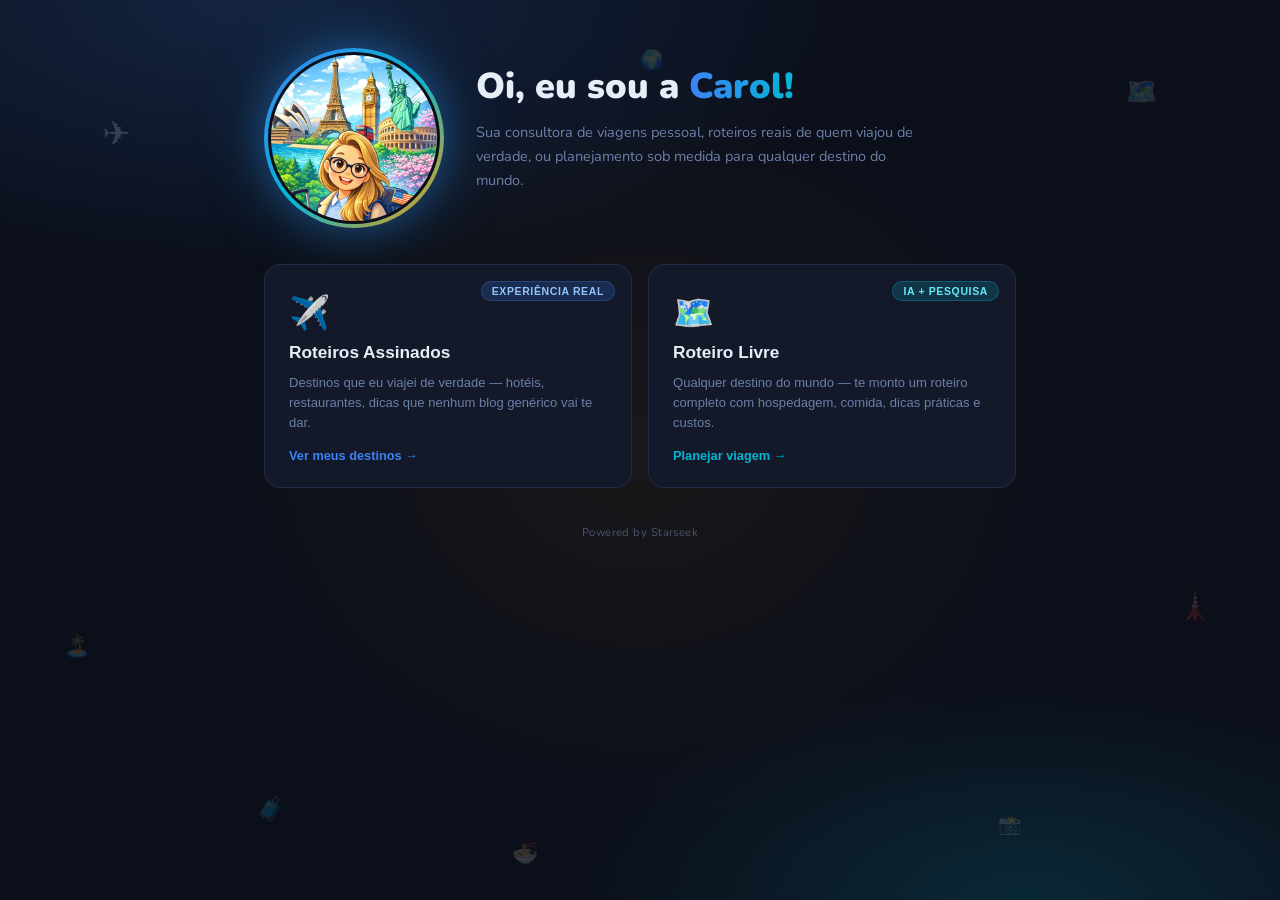
==== commit 54fb2493: "visuals" ====
--- a/index.html
+++ b/index.html
@@ -61,7 +61,7 @@
       </div>
 
       <!-- Footer strip -->
-      <p class="powered-by">Powered by Claude · Anthropic</p>
+      <p class="powered-by">Powered by Starseek</p>
     </div>
   </div>
 
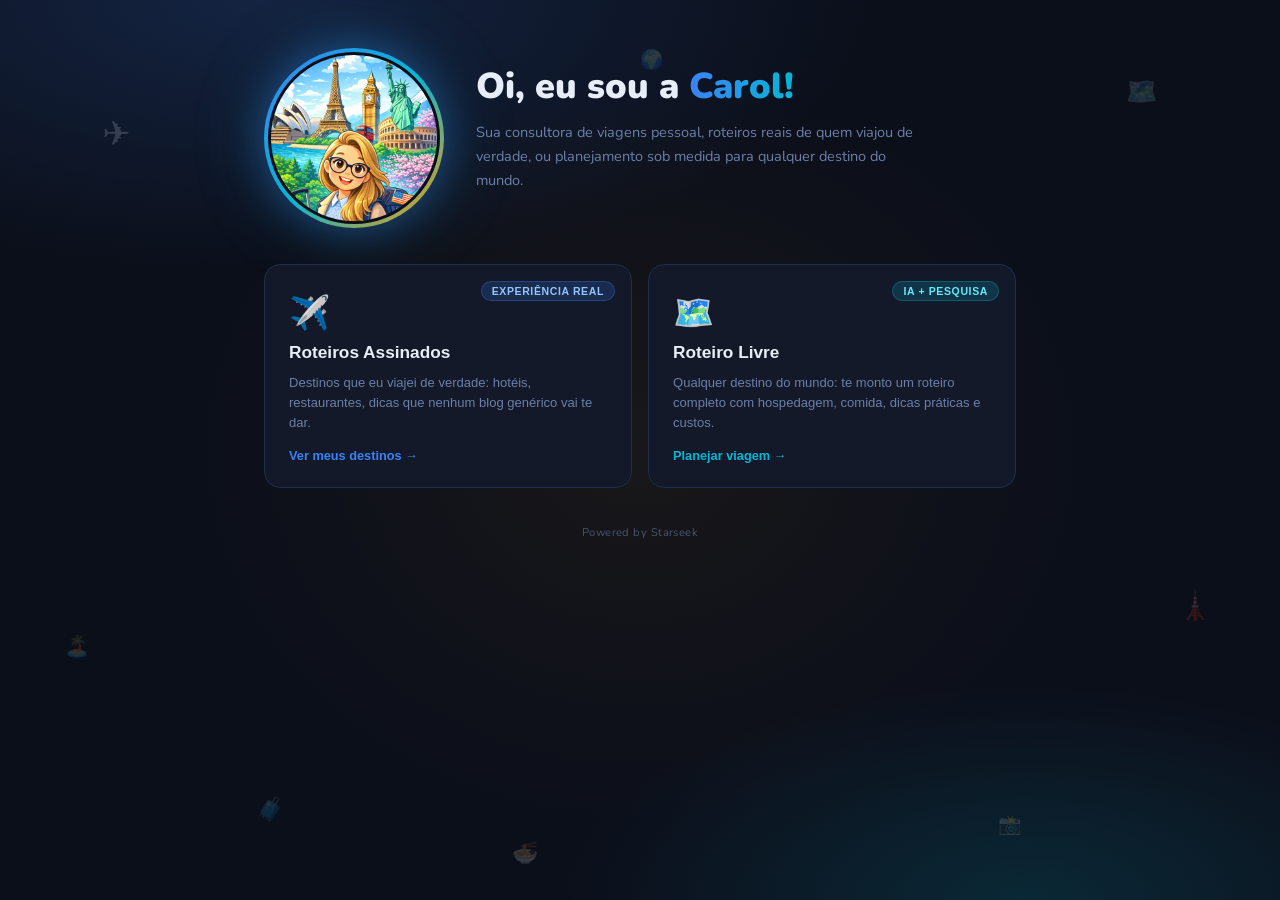
==== commit f6da4885: "new" ====
--- a/index.html
+++ b/index.html
@@ -47,7 +47,7 @@
           <div class="card-badge">Experiência real</div>
           <span class="card-icon">✈️</span>
           <h2>Roteiros Assinados</h2>
-          <p>Destinos que eu viajei de verdade — hotéis, restaurantes, dicas que nenhum blog genérico vai te dar.</p>
+          <p>Destinos que eu viajei de verdade: hotéis, restaurantes, dicas que nenhum blog genérico vai te dar.</p>
           <span class="card-cta">Ver meus destinos →</span>
         </button>
 
@@ -55,7 +55,7 @@
           <div class="card-badge">IA + pesquisa</div>
           <span class="card-icon">🗺️</span>
           <h2>Roteiro Livre</h2>
-          <p>Qualquer destino do mundo — te monto um roteiro completo com hospedagem, comida, dicas práticas e custos.</p>
+          <p>Qualquer destino do mundo: te monto um roteiro completo com hospedagem, comida, dicas práticas e custos.</p>
           <span class="card-cta">Planejar viagem →</span>
         </button>
       </div>
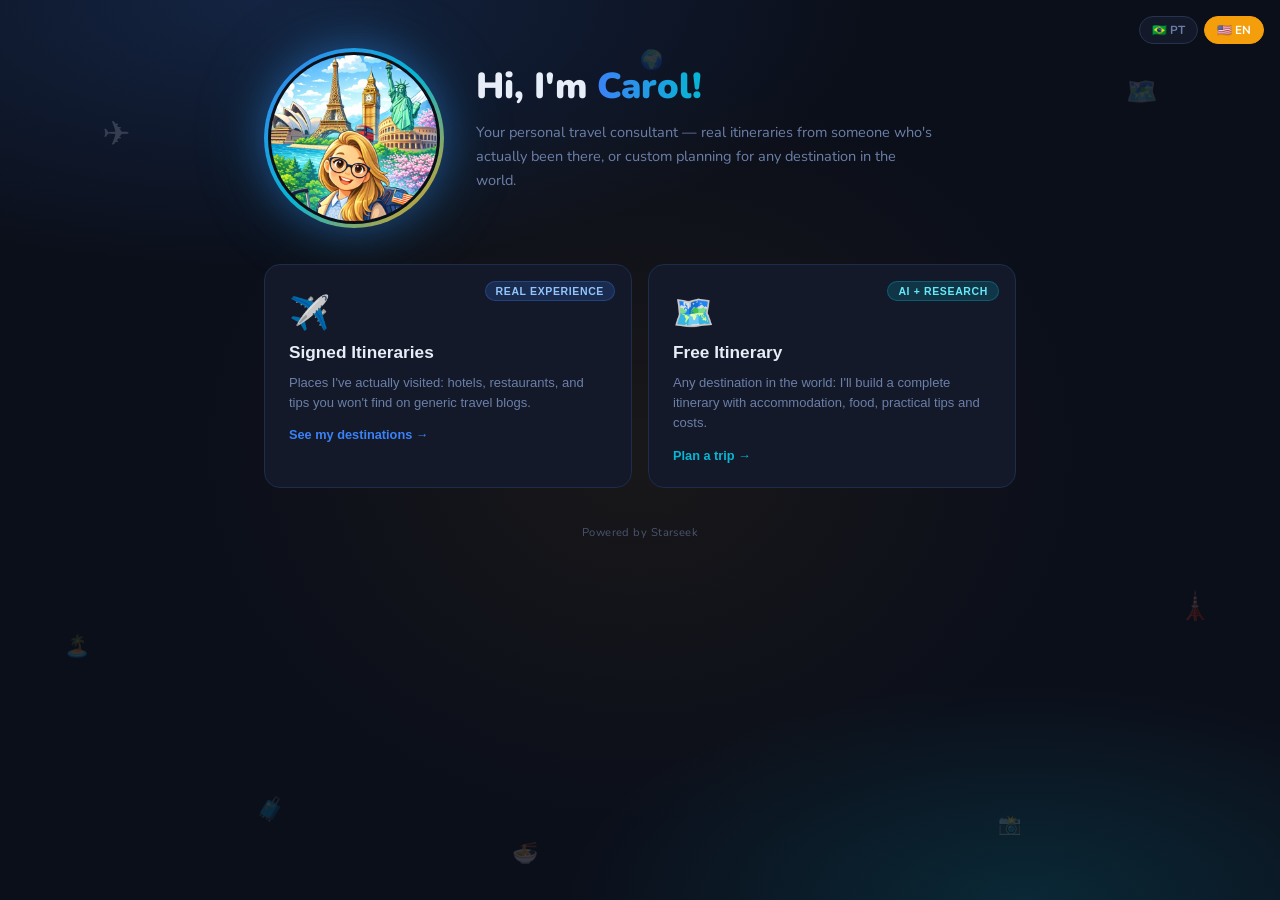
==== commit 2a2012d7: "bilingue" ====
--- a/index.html
+++ b/index.html
@@ -13,6 +13,12 @@
 
   <!-- ==================== WELCOME ==================== -->
   <div id="screen-welcome" class="screen active">
+
+    <!-- Language switcher -->
+    <div class="lang-switcher">
+      <button id="lang-pt" class="lang-btn active-lang" onclick="setLanguage('pt')">🇧🇷 PT</button>
+      <button id="lang-en" class="lang-btn" onclick="setLanguage('en')">🇺🇸 EN</button>
+    </div>
 
     <!-- Floating decorative icons -->
     <div class="floaties" aria-hidden="true">
@@ -36,32 +42,31 @@
           <div id="avatar-fallback" class="avatar-fallback">🌍</div>
         </div>
         <div class="hero-text">
-          <h1>Oi, eu sou a <span class="name-highlight">Carol!</span></h1>
-          <p class="hero-sub">Sua consultora de viagens pessoal, roteiros reais de quem viajou de verdade, ou planejamento sob medida para qualquer destino do mundo.</p>
+          <h1 id="hero-title">Oi, eu sou a <span class="name-highlight">Carol!</span></h1>
+          <p id="hero-sub" class="hero-sub">Sua consultora de viagens pessoal, roteiros reais de quem viajou de verdade, ou planejamento sob medida para qualquer destino do mundo.</p>
         </div>
       </div>
 
       <!-- Cards -->
       <div class="mode-cards">
         <button class="mode-card card-assinado" onclick="selectMode('assinatura')">
-          <div class="card-badge">Experiência real</div>
+          <div class="card-badge" id="badge-real">Experiência real</div>
           <span class="card-icon">✈️</span>
-          <h2>Roteiros Assinados</h2>
-          <p>Destinos que eu viajei de verdade: hotéis, restaurantes, dicas que nenhum blog genérico vai te dar.</p>
-          <span class="card-cta">Ver meus destinos →</span>
+          <h2 id="card-assinado-title">Roteiros Assinados</h2>
+          <p id="card-assinado-desc">Destinos que eu viajei de verdade: hotéis, restaurantes, dicas que nenhum blog genérico vai te dar.</p>
+          <span class="card-cta" id="card-assinado-cta">Ver meus destinos →</span>
         </button>
 
         <button class="mode-card card-livre" onclick="selectMode('livre')">
-          <div class="card-badge">IA + pesquisa</div>
+          <div class="card-badge" id="badge-ia">IA + pesquisa</div>
           <span class="card-icon">🗺️</span>
-          <h2>Roteiro Livre</h2>
-          <p>Qualquer destino do mundo: te monto um roteiro completo com hospedagem, comida, dicas práticas e custos.</p>
-          <span class="card-cta">Planejar viagem →</span>
+          <h2 id="card-livre-title">Roteiro Livre</h2>
+          <p id="card-livre-desc">Qualquer destino do mundo: te monto um roteiro completo com hospedagem, comida, dicas práticas e custos.</p>
+          <span class="card-cta" id="card-livre-cta">Planejar viagem →</span>
         </button>
       </div>
 
-      <!-- Footer strip -->
-      <p class="powered-by">Powered by Starseek</p>
+      <p class="powered-by" id="powered-by">Powered by Starseek</p>
     </div>
   </div>
 
@@ -71,7 +76,7 @@
       <button class="btn-back" onclick="goBack()">← Voltar</button>
       <div class="top-bar-title">
         <span>✈️</span>
-        <h2>Roteiros Assinados</h2>
+        <h2 id="signed-routes-title">Roteiros Assinados</h2>
       </div>
       <div style="width:70px"></div>
     </header>
@@ -86,10 +91,12 @@
         <img src="assets/carol-avatar.jpeg" class="chat-avatar" alt="Carol" />
         <div>
           <div class="chat-name">Carol</div>
-          <div id="chat-title-text" class="chat-subtitle">Agente de Viagens</div>
+          <div id="chat-title-text" class="chat-subtitle">
+            <span id="chat-subtitle-default">Agente de Viagens</span>
+          </div>
         </div>
       </div>
-      <button class="btn-clear" onclick="clearChat()" title="Nova conversa">↺</button>
+      <button class="btn-clear" id="btn-clear" onclick="clearChat()" title="Nova conversa">↺</button>
     </header>
 
     <div id="messages" class="messages"></div>
--- a/style.css
+++ b/style.css
@@ -559,3 +559,40 @@
   .message { max-width: 90%; }
   .messages { padding: 16px 12px; }
 }
+
+/* ============================================================
+   LANGUAGE SWITCHER
+   ============================================================ */
+.lang-switcher {
+  position: absolute;
+  top: 16px;
+  right: 16px;
+  display: flex;
+  gap: 6px;
+  z-index: 100;
+}
+
+.lang-btn {
+  background: var(--bg-card);
+  border: 1px solid var(--border-light);
+  color: var(--text-muted);
+  padding: 5px 12px;
+  border-radius: 20px;
+  font-size: .78rem;
+  font-family: var(--font);
+  font-weight: 700;
+  cursor: pointer;
+  transition: background .2s, color .2s, border-color .2s;
+}
+
+.lang-btn:hover {
+  background: var(--accent-warm);
+  color: #fff;
+  border-color: var(--accent-warm);
+}
+
+.lang-btn.active-lang {
+  background: var(--accent-warm);
+  color: #fff;
+  border-color: var(--accent-warm);
+}
